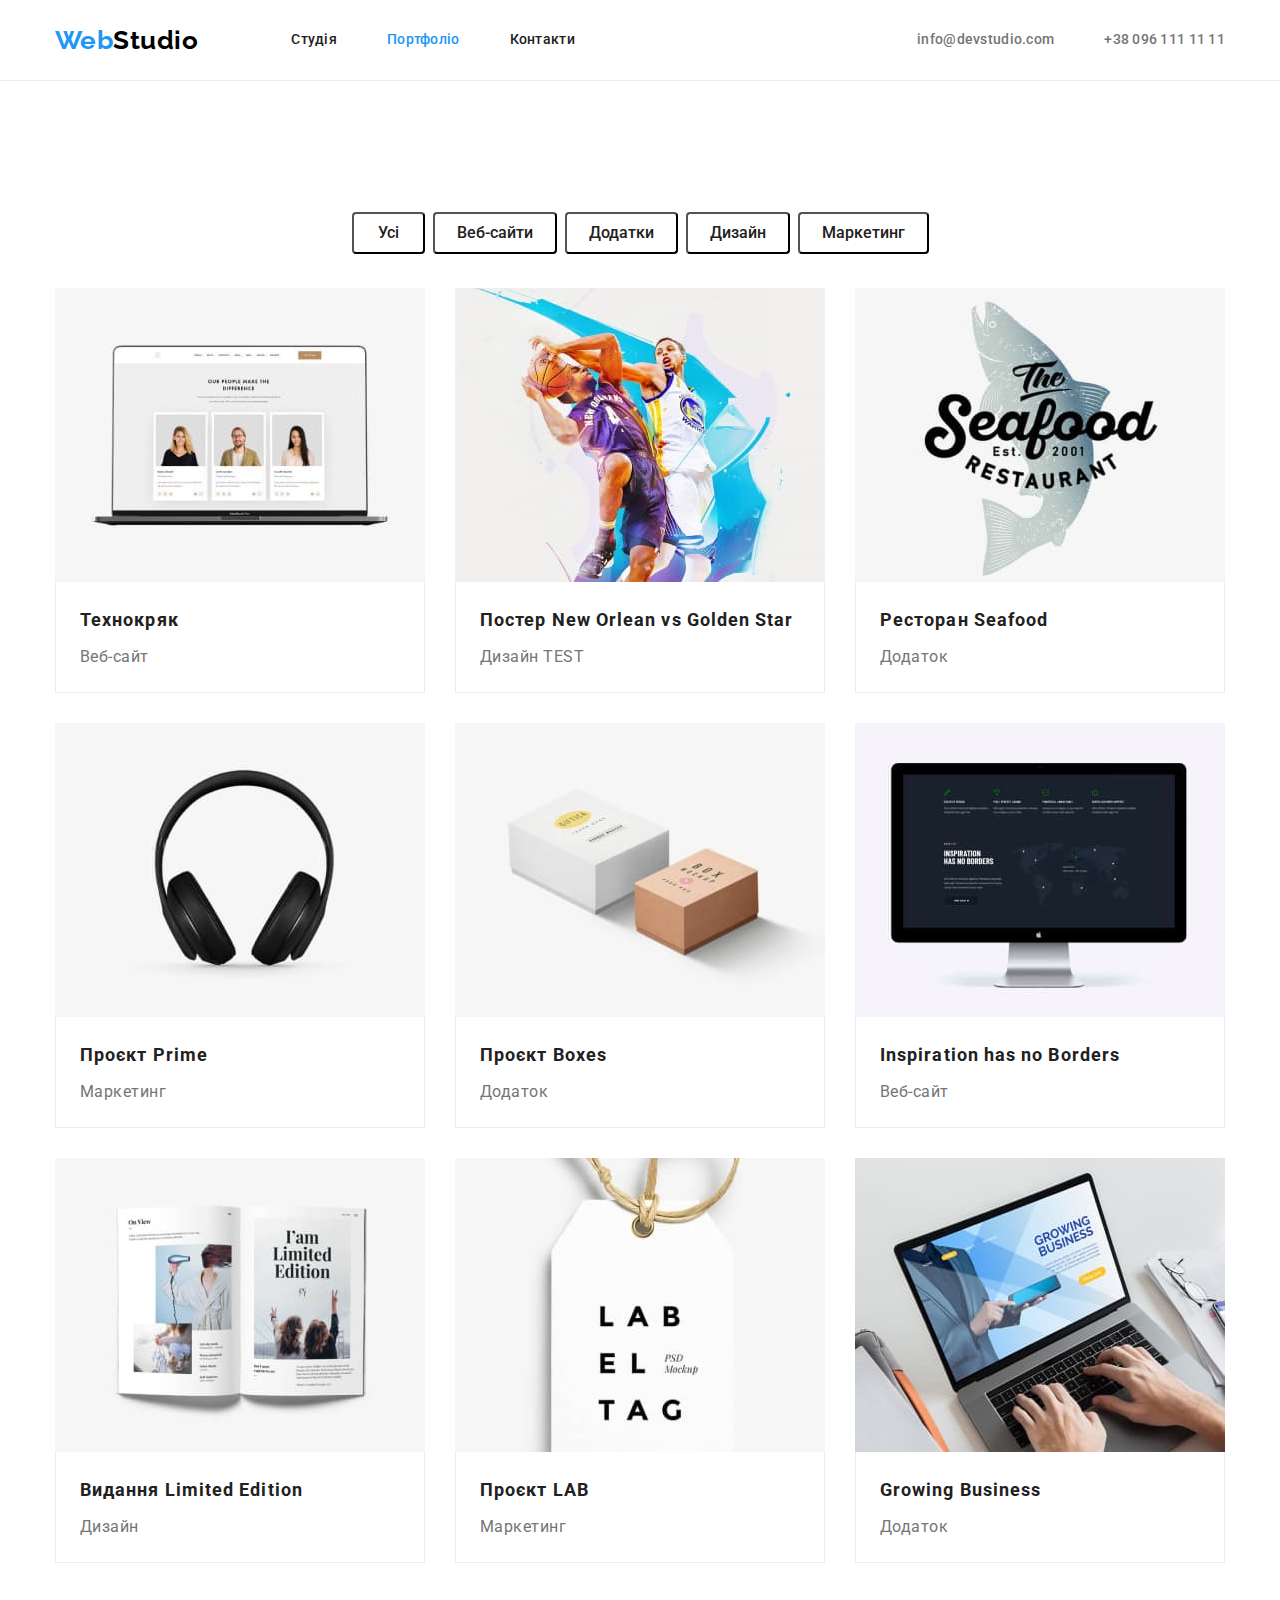
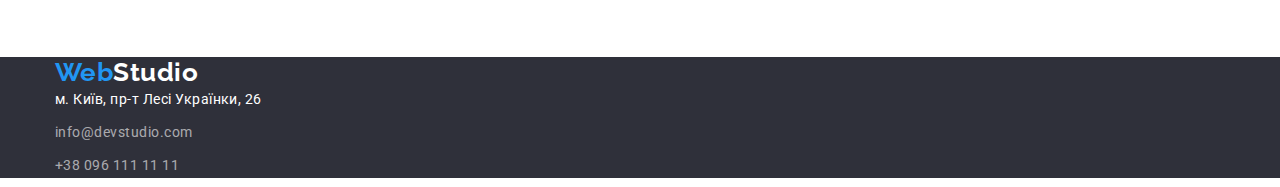
==== portfolio.html @ 2242cefc "TEST" ====
<!DOCTYPE html>
<html lang="uk">
<head>
    <meta charset="UTF-8">
    <meta http-equiv="X-UA-Compatible" content="IE=edge">
    <meta name="viewport" content="width=device-width, initial-scale=1.0">
    <title>Портфоліо</title>
    <link href="https://fonts.googleapis.com/css2?family=Raleway:wght@700&family=Roboto:wght@400;500;700;900&display=swap"
        rel="stylesheet">
    <link rel="stylesheet" href="https://cdnjs.cloudflare.com/ajax/libs/modern-normalize/1.1.0/modern-normalize.min.css">
    <link rel="stylesheet" href="./css/style.css">

</head>
<body>
    <!--Шапка сайту-->
    <header class="page-header">
        <div class="container main-site">
            <nav class="nav-site">
                <a href="#" lang="en" class="logo-header">
                    <span class="logo-web">Web</span>Studio
                </a>
                <ul class="nav-header list">
                    <li class="item"><a href="./index.html" class="link">Студія</a></li>
                    <li class="item"><a href="" class="link-current">Портфоліо</a></li>
                    <li class="item"><a href="" class="link">Контакти</a></li>
                </ul>
            </nav>

            <ul class="com-header list">
                <li class="item"><a href="mailto:info@devstudio.com" class="link">info@devstudio.com </a></li>
                <li class="item"><a href="tel:+380961111111" class="link">+38 096 111 11 11</a></li>
            </ul>
        </div>
        
    </header>
    <main>
        <section class="section">
            <div class="container">
                <h1 class="transparent">Портфоліо</h1>
                <!--Фільтр-->
                <ul class="filters list">
                    <li class="filter-item"><button type="button" class="button all">Усі</button></li>
                    <li class="filter-item"><button type="button" class="button web">Веб-сайти</button></li>
                    <li class="filter-item"><button type="button" class="button add">Додатки</button></li>
                    <li class="filter-item"><button type="button" class="button design">Дизайн</button></li>
                    <li class="filter-item"><button type="button" class="button marketing">Маркетинг</button></li>
                </ul>
                <!--Проекти-->
                <ul class="projects list">
                    <li class="project-item">
                        <a href="#" class="link">
                            <img src="./images/1tehnokrjak.jpg" alt="Технокряк" width="370">
                            <div class="project-border">
                                <h2 class="section-title">Технокряк</h2>
                                <p class="text">Веб-сайт</p> 
                            </div>
                        </a>
                    </li>
                    <li class="project-item">
                        <a href="#" class="link">
                            <img src="./images/2new_orlean_vs_golden_star.jpg" alt="Постер New Orlean vs Golden Star" width="370">
                            <div class="project-border">
                                <h2 class="section-title">Постер New Orlean vs Golden Star</h2>
                                <p class="text">Дизайн TEST</p>
                            </div>
                        </a>
                    </li>
                    <li class="project-item">
                        <a href="#" class="link">
                            <img src="./images/3restoran_seafood.jpg" alt="Ресторан Seafood" width="370">
                            <div class="project-border">
                                <h2 class="section-title">Ресторан Seafood</h2>
                                <p class="text">Додаток</p>
                            </div>
                        </a>
                    </li>
                    <li class="project-item">
                        <a href="#" class="link">
                            <img src="./images/4project_prime.jpg" alt="Проєкт Prime" width="370">
                            <div class="project-border">
                                <h2 class="section-title">Проєкт Prime</h2>
                                <p class="text">Маркетинг</p>
                            </div>
                        </a>
                    </li>
                    <li class="project-item">
                        <a href="#" class="link">
                            <img src="./images/5project_boxes.jpg" alt="Проєкт Boxes" width="370">
                            <div class="project-border">
                                <h2 class="section-title">Проєкт Boxes</h2>
                                <p class="text">Додаток</p>
                            </div>
                        </a>
                    </li>
                    <li class="project-item">
                        <a href="#" class="link">
                            <img src="./images/6inspiration_has_no_borders.jpg" alt="Inspiration has no Borders" width="370">
                            <div class="project-border">
                                <h2 class="section-title">Inspiration has no Borders</h2>
                                <p class="text">Веб-сайт</p>
                            </div>
                        </a>
                    </li>
                    <li class="project-item">
                        <a href="#" class="link">
                            <img src="./images/7vydannja_limited_edition.jpg" alt="Видання Limited Edition" width="370">
                            <div class="project-border">
                                <h2 class="section-title">Видання Limited Edition</h2>
                                <p class="text">Дизайн</p>
                            </div>
                        </a>
                    </li>
                    <li class="project-item">
                        <a href="#" class="link">
                            <img src="./images/8project_lab.jpg" alt="Проєкт LAB" width="370">
                            <div class="project-border">
                                <h2 class="section-title">Проєкт LAB</h2>
                                <p class="text">Маркетинг</p>
                            </div>
                        </a>
                    </li>
                    <li class="project-item">
                        <a href="#" class="link">
                            <img src="./images/9growing_business.jpg" alt="Growing Business" width="370">
                            <div class="project-border">
                                <h2 class="section-title">Growing Business</h2>
                                <p class="text">Додаток</p>
                            </div>
                         </a>
                    </li>
                </ul>
            </div>
            
        </section>
    </main>
    <!--Футер-->
    <footer class="bcg-footer">
        <div class="container">
            <a href="#" lang="en" class="logo-footer">
                <span class="logo-web">Web</span>Studio
            </a>
            <address>
                <ul class="list">
                    <li class="addr-footer">
                        <p class="text">м. Київ, пр-т Лесі Українки, 26</p>
                    </li>
                    <li class="com-footer">
                        <a href="mailto:info@devstudio.com" class="link">info@devstudio.com </a>
                    </li>
                    <li class="com-footer">
                        <a href="tel:+380961111111" class="link">+38 096 111 11 11 </a>
                    </li>
                </ul>
            </address>
        </div>
    </footer>

</body>

</html>
---- css/style.css ----
:root {
    --primery-text-color: #757575;
    --title-text-color: #212121;
    --accent-color: #2196F3;
    --button-white-bcg: #F5F4FA;
    --button-text-color: #FFFFFF;
    --hero-footer-bcg: #2F303A;
    --logo-heder-color: #000;
    --com-footer-color: rgba(255, 255, 255, 0.6);
    --border-color: #ECECEC;
}

body {
    background-color:var(--button-text-color);
    color: var(--primery-text-color);
    font-family:Roboto, sans-serif; 
    letter-spacing: 0.03em;
}
.list {
    padding: 0;
    margin: 0;

    list-style: none;
}
h1,
h2,
h3,
h4,
h5,
h6,
p,
ul {
    margin-top: 0;
    margin-bottom: 0;
    padding: 0;
}
/*-----------------Header----------------------- */
.page-header {
    border-bottom: 1px solid var(--border-color);
}
.container {
    margin-left: auto;
    margin-right: auto;
    /* padding-bottom: 94px; */
    padding-left: 15px;
    padding-right: 15px;

    width: 1200px;
}
/*----- Logo -----*/
.logo-header {
    color: var(--logo-heder-color);
    font-family: Raleway, sans-serif;
    font-weight: 700;
    font-size: 26px;
    line-height: 1.19;
    text-decoration:none;
}
.logo-web {
    color: var(--accent-color);
}


/*----- Nav header -----*/
.main-site,
.nav-site,
.nav-header,
.com-header {
    display: flex;
    align-items: center;
    /* justify-content: space-around; */
}

.nav-header .item:not(:last-child) {
    margin-right: 50px;
}
/* .nav-header .item + .item {
    margin-left: 50px;
} */
.nav-header {
    padding-left: 93px;

    font-weight: 500;
    font-size: 14px;
    line-height: 1.14;
    letter-spacing: 0.02em;
    text-decoration: none;
}
.nav-header .link:hover,
.nav-header .link:focus {
    color: var(--accent-color);
}

/*----- Com heder -----*/
/* .com-header .item:not(:last-child) {
    margin-right: 50px;
} */
.com-header .item+.item {
    margin-left: 50px;
}
.com-header {
    margin-left: auto;

    font-weight: 500;
    font-size: 14px;
    line-height: 1.14;
    letter-spacing: 0.02em;
    text-decoration:none;
}
.com-header .link:hover,
.com-header .link:focus {
    color: var(--accent-color);
}

.link {
    display: block;
    padding-top: 32px;
    padding-bottom: 32px;

    color: var(--title-text-color);
    text-decoration:none;
    
}
.link-current {
    display: block;
    padding-top: 32px;
    padding-bottom: 32px;

    color: var(--accent-color);
    text-decoration:none;
    ;
}
.com-header .link {
    color: var(--primery-text-color);
} 


/*------------------- Hero h1----------------------*/
.hero {
    padding-top: 200px;
    padding-right: 452px;
    padding-bottom: 280px;
    padding-left: 452px;

    background-color:var(--hero-footer-bcg);
    align-items: center;
    text-align: center;
}
.hero-title {
    margin-bottom: 30px;

    color:var(--button-text-color) ;
    font-weight: 900;
    font-size: 44px;
    line-height: 1.36;
    letter-spacing: 0.06em;
    text-transform: uppercase;
    /* outline: 2px solid tomato; */
}
.hero .button-hero {
    padding: 0;
    margin: 0;

    background-color: var(--accent-color);
    color:var(--button-text-color) ;
    font-family: Roboto, sans-serif;
    font-weight: 500;
    font-weight: 700;
    font-size: 16px;
    line-height: 1.9;
    letter-spacing: 0.06em;
    cursor: pointer;
}

/*------------------ Section h2 --------------*/
h2 {
    margin-bottom: 50px;
}
.container .transparent {
    color: transparent;
    margin: 0;
    padding: 0;
    
}
.section {
    padding-top: 94px;
    padding-bottom: 94px;
}
.section-features {
    padding-top: 94px;
}


/*----- Features h3, p -----*/
.features {
    display: flex;

}
.feature-item:not(:last-child) {
    margin-right: 30px;
}
.features .title {
    margin-bottom: 10px;
 
    color: var(--title-text-color);
    font-weight: 700;
    font-size: 14px;
    line-height: 1,14;
    text-transform: uppercase;
}
.features .text {
    color: var(--primery-text-color);
    font-size: 14px;
    line-height: 1.71;
}

.link .text {
    color: var(--primery-text-color);
    font-size: 14px;
    font-size: 16px;
    line-height: 1.88;
}

/*----- Work -----*/
.work {
    display: flex;
}
.work-item:not(:last-child) {
    margin-right: 30px;
}

/*----- Team h3, p -----*/
.staff {
    display: flex;
}
.staff-item:not(:last-child) {
    margin-right: 30px;
}

.staff .title {
    /* margin-top: 30px; */
    margin-bottom: 10px;

    color: var(--title-text-color);
    font-weight: 500;
    font-size: 16px;
    line-height: 1.19;
    text-align: center;
}
.staff .text {
    margin-bottom: 30px;

    font-weight: 400;
    font-size: 16px;
    line-height: 1.19;
    text-align: center;
}
.staff-border {
    padding-top:30px;
    border-right: 1px solid var(--border-color);
    border-bottom: 1px solid var(--border-color);
    border-left: 1px solid var(--border-color);
}

/*-------------------- Portfolio -------------*/
/*----- Filters -----*/
.filters {
    display: flex;
    justify-content: center;
}
.filter-item:not(:last-child) {
    margin-right: 8px;
}
.button {
    margin-bottom: 34px;
    /* display: inline-block; */
    padding:6px 22px;
        min-width: 73px; 
    border-radius: 4px;
    /* text-align: center;  */

    background-color: var(--button-primery-bcg);
    color: var(--title-text-color);
    font-family: Roboto, sans-serif;
    font-weight: 500;
    font-size: 16px;
    line-height: 1.62;
    cursor: pointer;
    
}
.button:hover,
.button:focus {
    background-color: var(--accent-color);
    color: var(--button-text-color);
}

/*----- Projects -----*/
.projects {
    display: flex;
    flex-wrap: wrap;
    gap: 30px;
}
.project-item {
flex-basis: calc((100% - 60px) /3);
    /* width:calc((100%-60px)/3); */
}
/* .project-item:not(:nth-child(3n)) {
    margin-right: 30px;
} */
/* .project-item:not(:nth-last-child(-n+3)) {
    margin-bottom: 30px;
} */
.projects .link {
    padding-top: 0;
    padding-bottom: 0;
}
.section-title {
    color: var(--title-text-color);
    font-weight: 700;
    font-size: 36px;
    line-height: 1.17;
    text-align: center;
}
.link .section-title {
    margin-bottom: 4px;

    color: var(--title-text-color);
    font-weight: 700;
    font-size: 18px;
    line-height: 2;
    letter-spacing: 0.06em;
    text-align: left;
}
.project-border {
    padding: 20px 24px;
    

    border-right: 1px solid var(--border-color);
    border-bottom: 1px solid var(--border-color);
    border-left: 1px solid var(--border-color);
}
img {
    display: block;
    max-width: 100%;
    height: auto;
}





/*-------------------- Footer -------------------*/
.bcg-footer {
    background-color: var(--hero-footer-bcg);
}
.logo-footer {
    margin-bottom: 20px;

    color:var(--button-text-color);
    font-family: Raleway, sans-serif;
    font-weight: 700;
    font-size: 26px;
    line-height: 1.19;
    text-decoration:none;
}
.addr-footer .text{
    margin-bottom: 9px;

    color:var(--button-text-color);
    font-style: normal;
    font-size: 14px;
    line-height: 1.71;
}
.com-footer .link {
    margin-bottom: 9px;
    padding-top: 0;
    padding-bottom: 0;


    color: var(--com-footer-color);
    font-style: normal;
    font-size: 14px;
    line-height: 1.71;
}
.com-footer .link:hover,
.com-footer .link:focus {
    color: var(--accent-color);
}
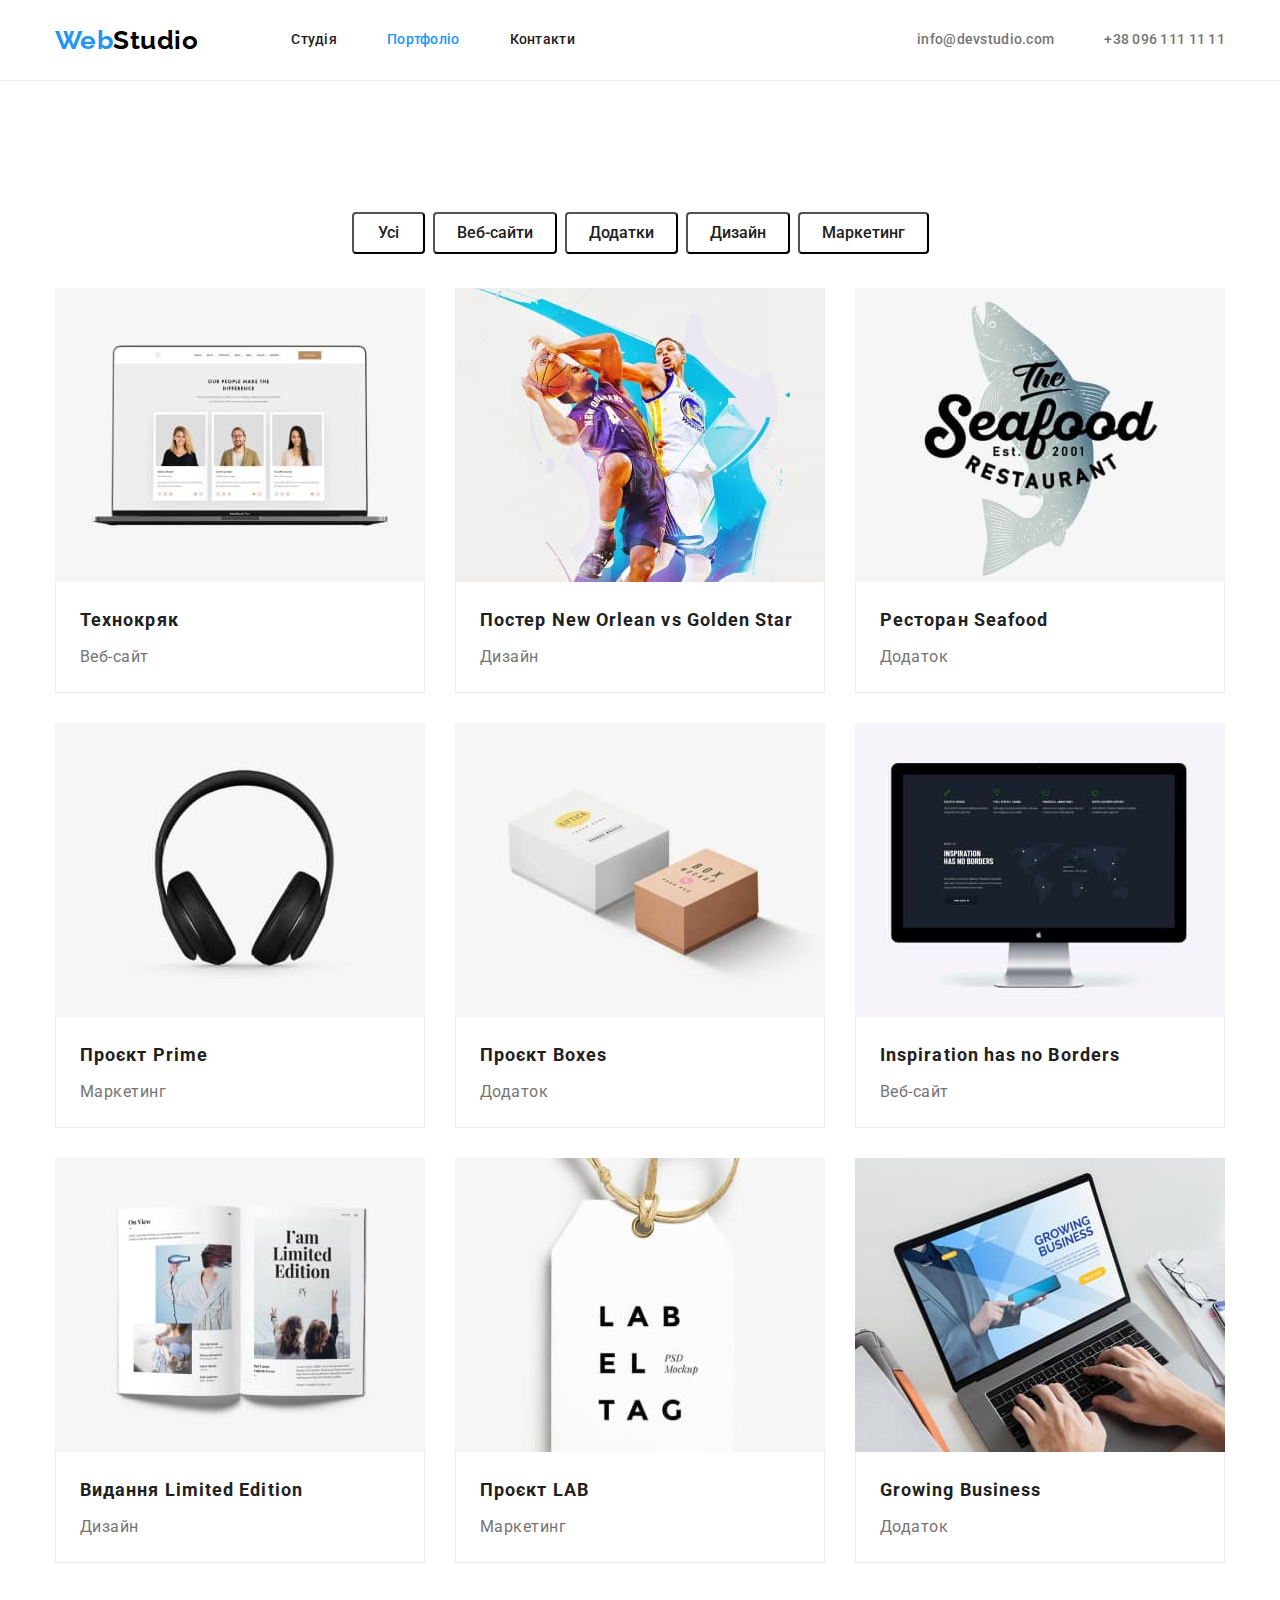
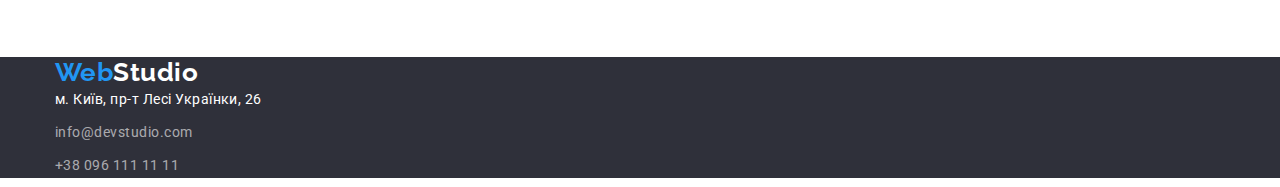
==== commit 2d5dc8f9: "убирает TEST" ====
--- a/portfolio.html
+++ b/portfolio.html
@@ -61,7 +61,7 @@
                             <img src="./images/2new_orlean_vs_golden_star.jpg" alt="Постер New Orlean vs Golden Star" width="370">
                             <div class="project-border">
                                 <h2 class="section-title">Постер New Orlean vs Golden Star</h2>
-                                <p class="text">Дизайн TEST</p>
+                                <p class="text">Дизайн</p>
                             </div>
                         </a>
                     </li>
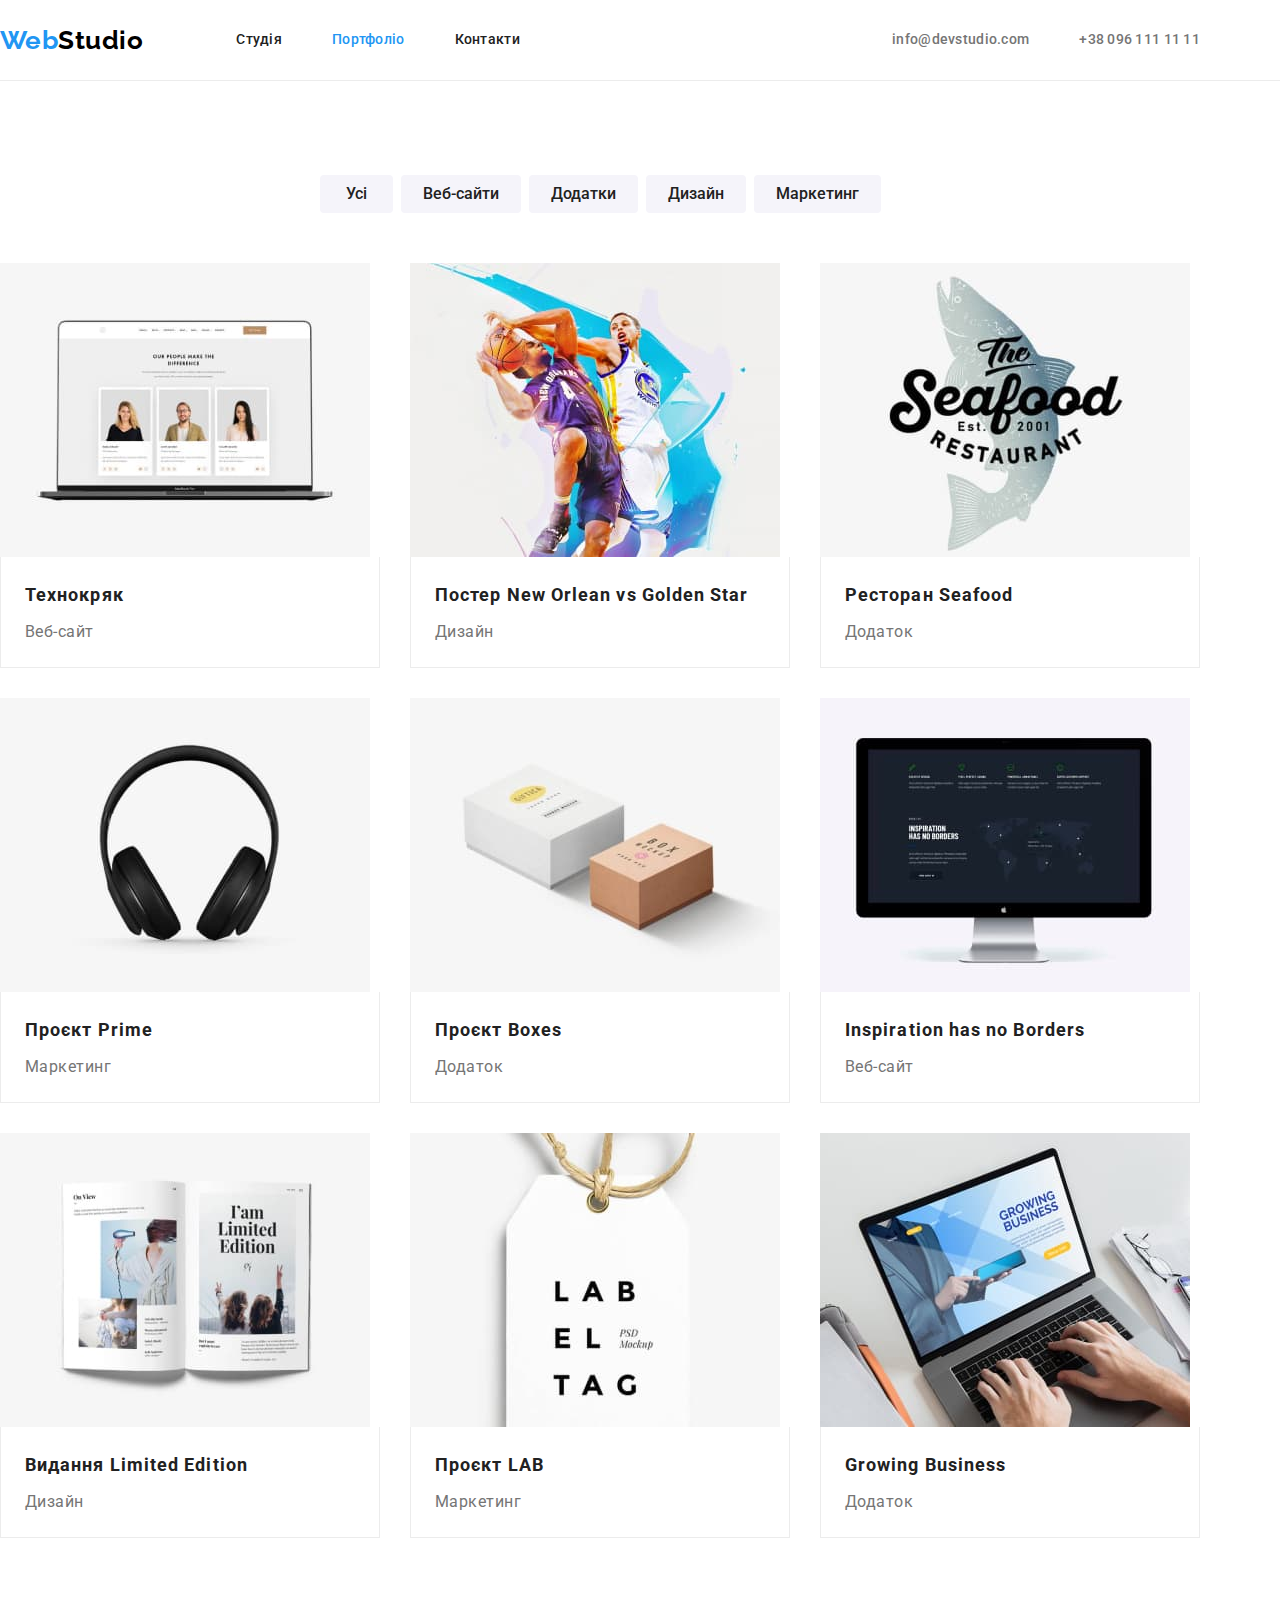
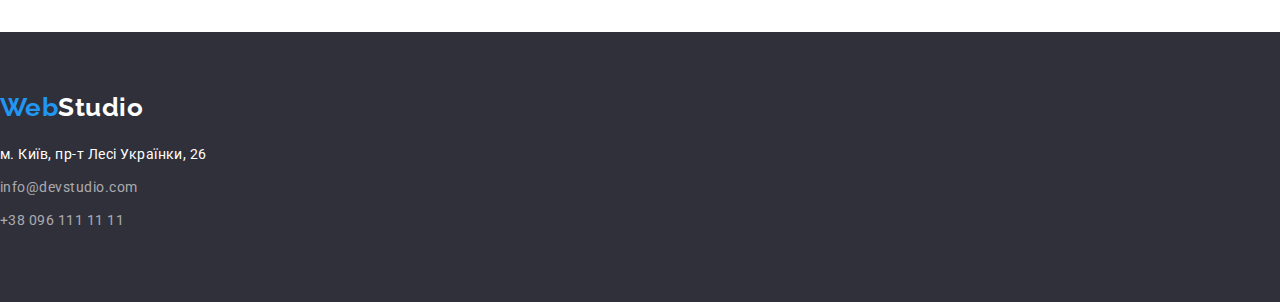
==== commit ba939eb9: "устраняет замечания ментора" ====
--- a/portfolio.html
+++ b/portfolio.html
@@ -36,7 +36,7 @@
     <main>
         <section class="section">
             <div class="container">
-                <h1 class="transparent">Портфоліо</h1>
+                <h1 class="visually-hidden">Портфоліо</h1>
                 <!--Фільтр-->
                 <ul class="filters list">
                     <li class="filter-item"><button type="button" class="button all">Усі</button></li>
--- a/css/style.css
+++ b/css/style.css
@@ -78,7 +78,7 @@
     margin-left: 50px;
 } */
 .nav-header {
-    padding-left: 93px;
+    margin-left: 93px;
 
     font-weight: 500;
     font-size: 14px;
@@ -138,10 +138,8 @@
 /*------------------- Hero h1----------------------*/
 .hero {
     padding-top: 200px;
-    padding-right: 452px;
-    padding-bottom: 280px;
-    padding-left: 452px;
-
+    padding-bottom: 200px;
+    
     background-color:var(--hero-footer-bcg);
     align-items: center;
     text-align: center;
@@ -158,8 +156,9 @@
     /* outline: 2px solid tomato; */
 }
 .hero .button-hero {
-    padding: 0;
+    padding: 10px 32px;
     margin: 0;
+    border-radius: 4px;
 
     background-color: var(--accent-color);
     color:var(--button-text-color) ;
@@ -176,11 +175,21 @@
 h2 {
     margin-bottom: 50px;
 }
-.container .transparent {
-    color: transparent;
+.container {
     margin: 0;
     padding: 0;
-    
+}
+.visually-hidden {
+    position: absolute;
+    white-space: nowrap;
+    width: 1px;
+    height: 1px;
+    overflow: hidden;
+    border: 0;
+    padding: 0;
+    clip: rect(0 0 0 0);
+    clip-path: inset(50%);
+    margin: -1px;
 }
 .section {
     padding-top: 94px;
@@ -230,6 +239,10 @@
 }
 
 /*----- Team h3, p -----*/
+.section-staff {
+    background-color: var(--button-white-bcg);
+}
+
 .staff {
     display: flex;
 }
@@ -248,7 +261,7 @@
     text-align: center;
 }
 .staff .text {
-    margin-bottom: 30px;
+    /* margin-bottom: 30px; */
 
     font-weight: 400;
     font-size: 16px;
@@ -257,9 +270,10 @@
 }
 .staff-border {
     padding-top:30px;
-    border-right: 1px solid var(--border-color);
+    padding-bottom: 30px;
+    /* border-right: 1px solid var(--border-color);
     border-bottom: 1px solid var(--border-color);
-    border-left: 1px solid var(--border-color);
+    border-left: 1px solid var(--border-color); */
 }
 
 /*-------------------- Portfolio -------------*/
@@ -267,19 +281,21 @@
 .filters {
     display: flex;
     justify-content: center;
+    margin-bottom: 50px;
 }
 .filter-item:not(:last-child) {
     margin-right: 8px;
 }
 .button {
-    margin-bottom: 34px;
+    border: 0;
+    /* margin-bottom: 34px; */
     /* display: inline-block; */
     padding:6px 22px;
-        min-width: 73px; 
+    min-width: 73px; 
     border-radius: 4px;
     /* text-align: center;  */
 
-    background-color: var(--button-primery-bcg);
+    background-color: var(--button-white-bcg);
     color: var(--title-text-color);
     font-family: Roboto, sans-serif;
     font-weight: 500;
@@ -351,9 +367,13 @@
 
 /*-------------------- Footer -------------------*/
 .bcg-footer {
+    padding-top: 60px;
+    padding-bottom: 60px;
+
     background-color: var(--hero-footer-bcg);
 }
 .logo-footer {
+    display: inline-block;
     margin-bottom: 20px;
 
     color:var(--button-text-color);
@@ -371,11 +391,14 @@
     font-size: 14px;
     line-height: 1.71;
 }
+.com-footer {
+    margin-bottom: 9px;
+}
+
 .com-footer .link {
-    margin-bottom: 9px;
+    /* margin-bottom: 9px; */
     padding-top: 0;
     padding-bottom: 0;
-
 
     color: var(--com-footer-color);
     font-style: normal;
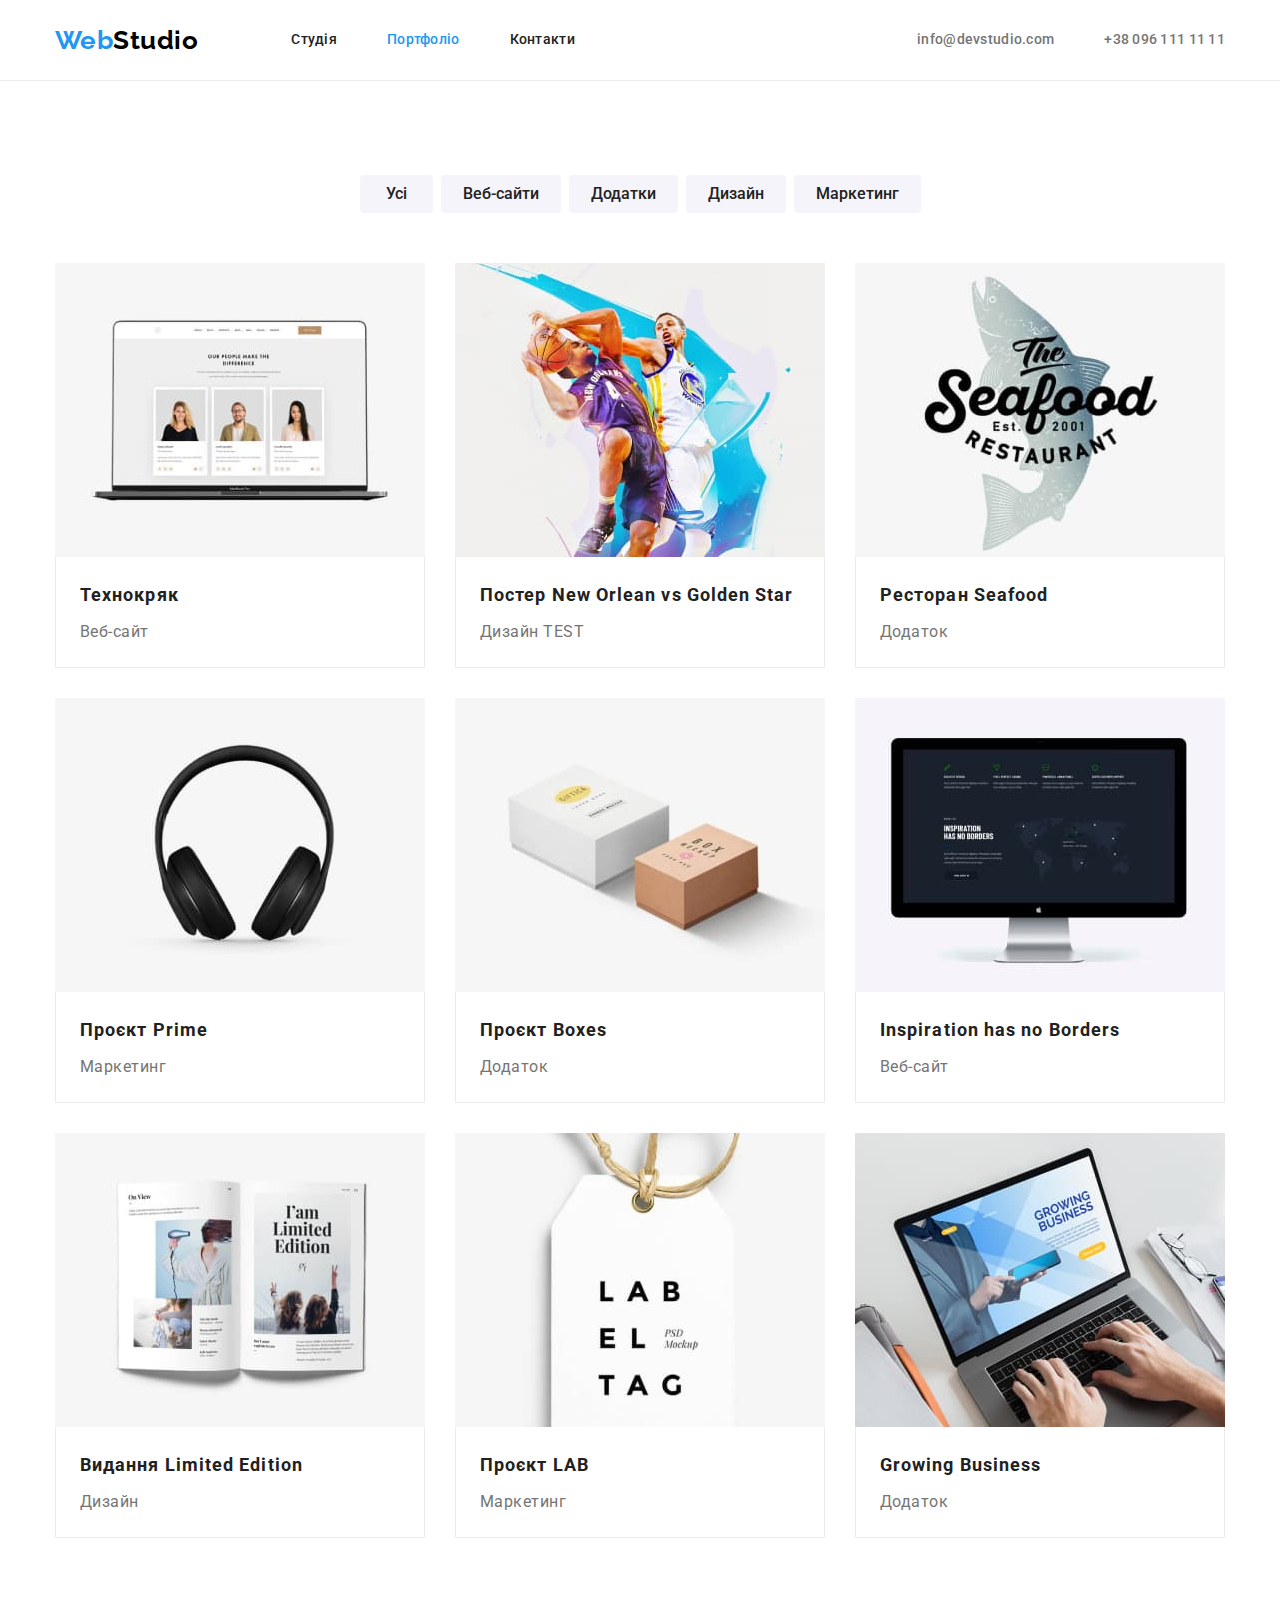
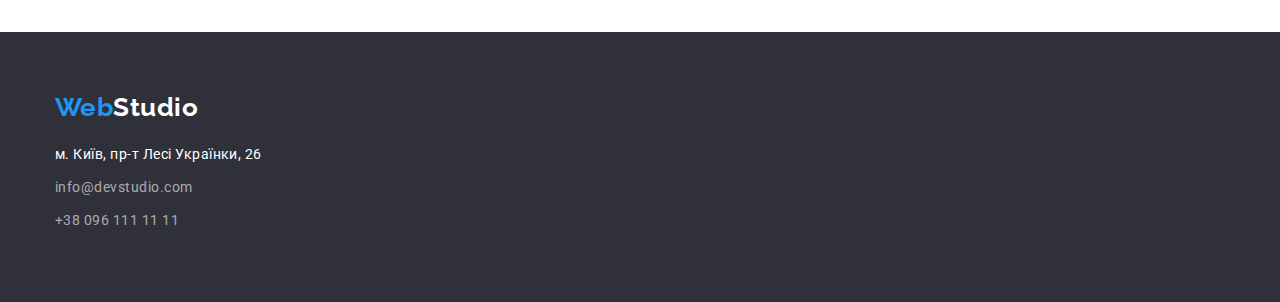
==== commit e63c6bcc: "добавляет TEST" ====
--- a/portfolio.html
+++ b/portfolio.html
@@ -61,7 +61,7 @@
                             <img src="./images/2new_orlean_vs_golden_star.jpg" alt="Постер New Orlean vs Golden Star" width="370">
                             <div class="project-border">
                                 <h2 class="section-title">Постер New Orlean vs Golden Star</h2>
-                                <p class="text">Дизайн</p>
+                                <p class="text">Дизайн TEST</p>
                             </div>
                         </a>
                     </li>
--- a/css/style.css
+++ b/css/style.css
@@ -175,10 +175,6 @@
 h2 {
     margin-bottom: 50px;
 }
-.container {
-    margin: 0;
-    padding: 0;
-}
 .visually-hidden {
     position: absolute;
     white-space: nowrap;
@@ -314,18 +310,18 @@
 .projects {
     display: flex;
     flex-wrap: wrap;
-    gap: 30px;
+    /* gap: 30px; */
 }
 .project-item {
-flex-basis: calc((100% - 60px) /3);
-    /* width:calc((100%-60px)/3); */
-}
-/* .project-item:not(:nth-child(3n)) {
+/* flex-basis: calc((100% - 60px) /3); */
+     width:calc((100%-60px)/3); 
+}
+.project-item:not(:nth-child(3n)) {
     margin-right: 30px;
-} */
-/* .project-item:not(:nth-last-child(-n+3)) {
+} 
+.project-item:not(:nth-last-child(-n+3)) {
     margin-bottom: 30px;
-} */
+} 
 .projects .link {
     padding-top: 0;
     padding-bottom: 0;
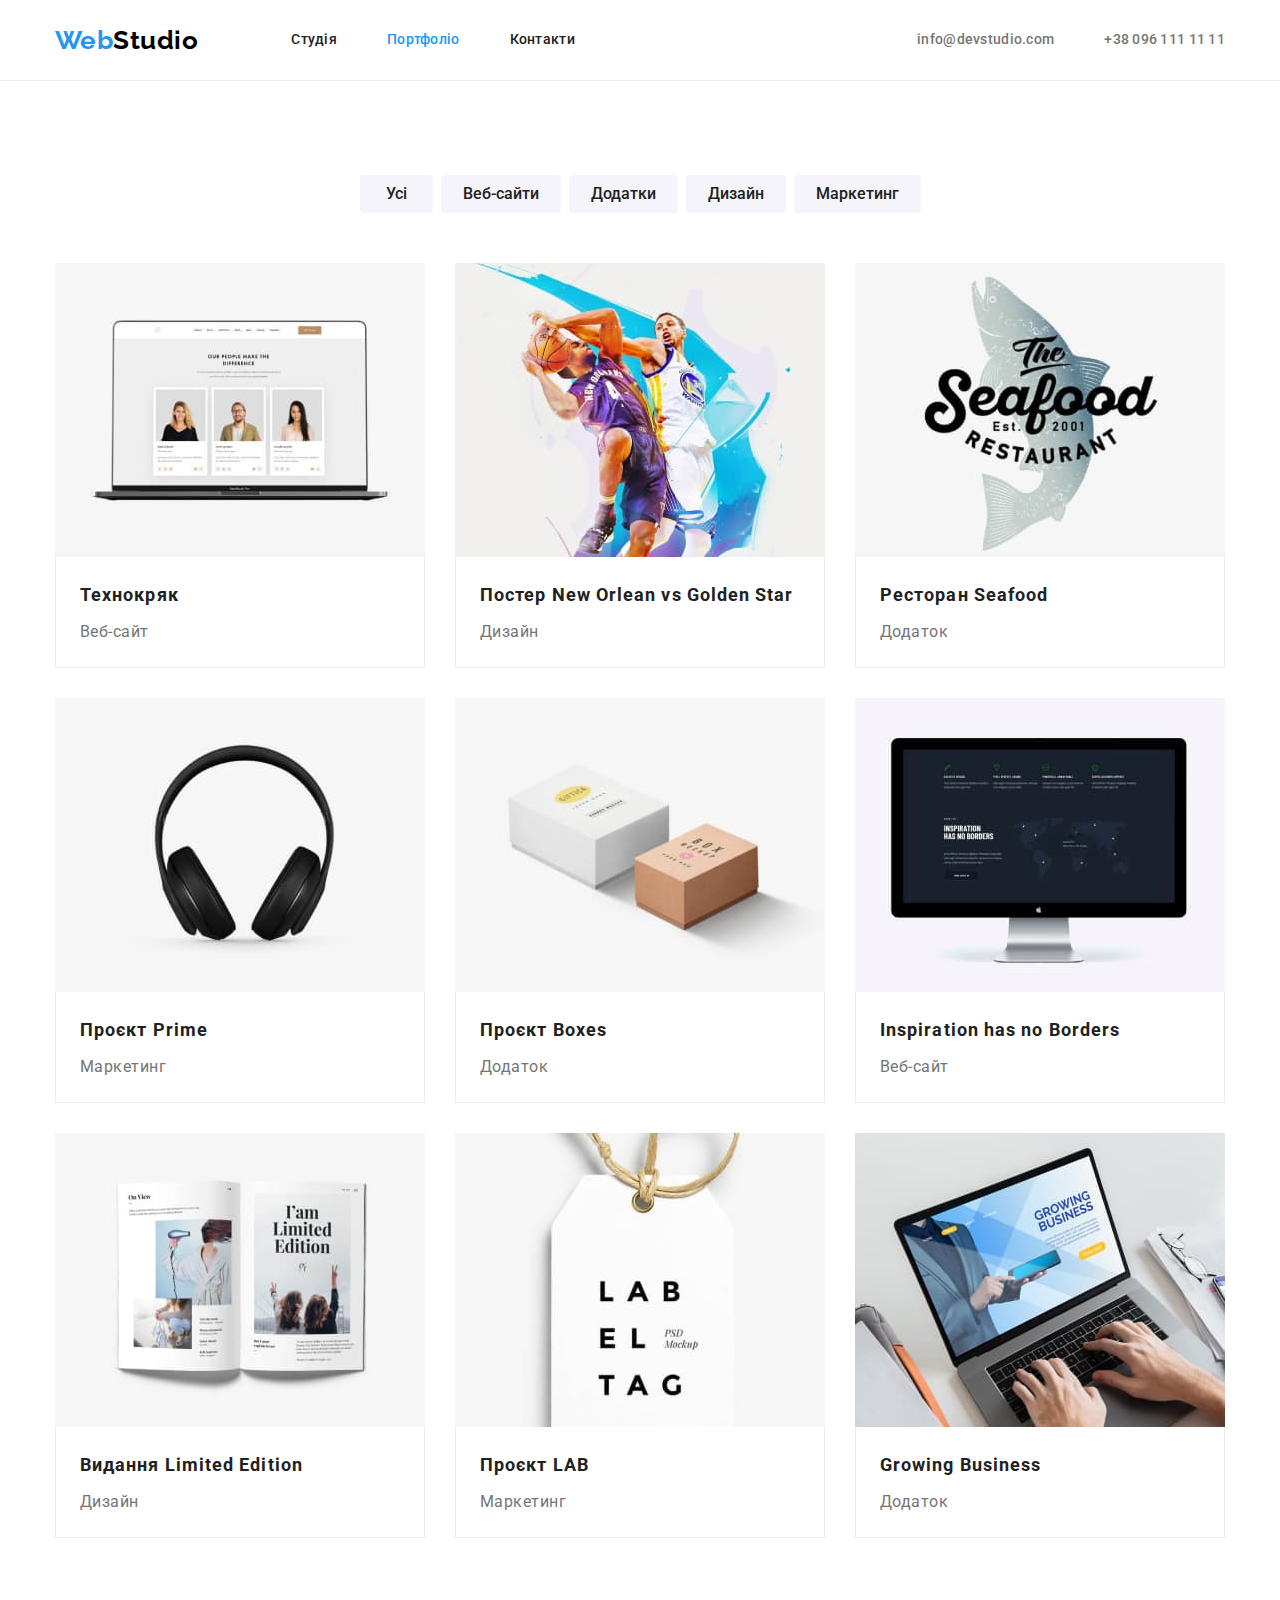
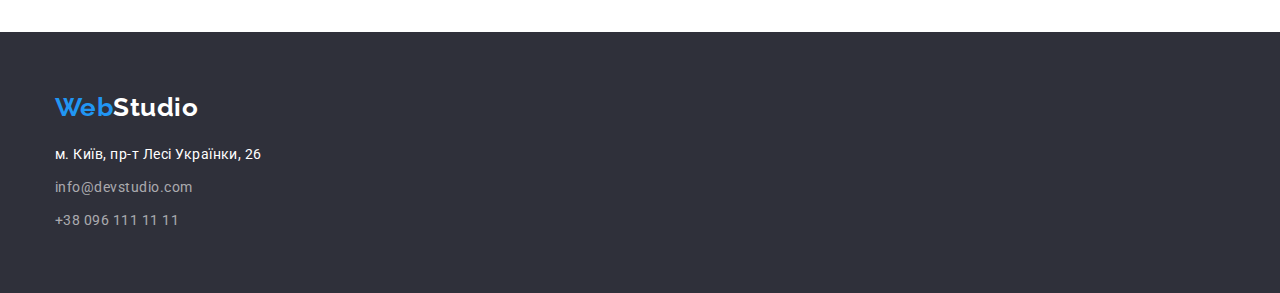
==== commit 8a120a6e: "устраняет замечания ментора" ====
--- a/portfolio.html
+++ b/portfolio.html
@@ -61,7 +61,7 @@
                             <img src="./images/2new_orlean_vs_golden_star.jpg" alt="Постер New Orlean vs Golden Star" width="370">
                             <div class="project-border">
                                 <h2 class="section-title">Постер New Orlean vs Golden Star</h2>
-                                <p class="text">Дизайн TEST</p>
+                                <p class="text">Дизайн</p>
                             </div>
                         </a>
                     </li>
--- a/css/style.css
+++ b/css/style.css
@@ -242,6 +242,9 @@
 .staff {
     display: flex;
 }
+.staff-item {
+    background-color: var(--button-text-color);
+}
 .staff-item:not(:last-child) {
     margin-right: 30px;
 }
@@ -313,7 +316,7 @@
     /* gap: 30px; */
 }
 .project-item {
-/* flex-basis: calc((100% - 60px) /3); */
+/* flex-basis: calc((100%-60px) /3); */
      width:calc((100%-60px)/3); 
 }
 .project-item:not(:nth-child(3n)) {
@@ -387,7 +390,7 @@
     font-size: 14px;
     line-height: 1.71;
 }
-.com-footer {
+.com-footer:not(:last-child) {
     margin-bottom: 9px;
 }
 
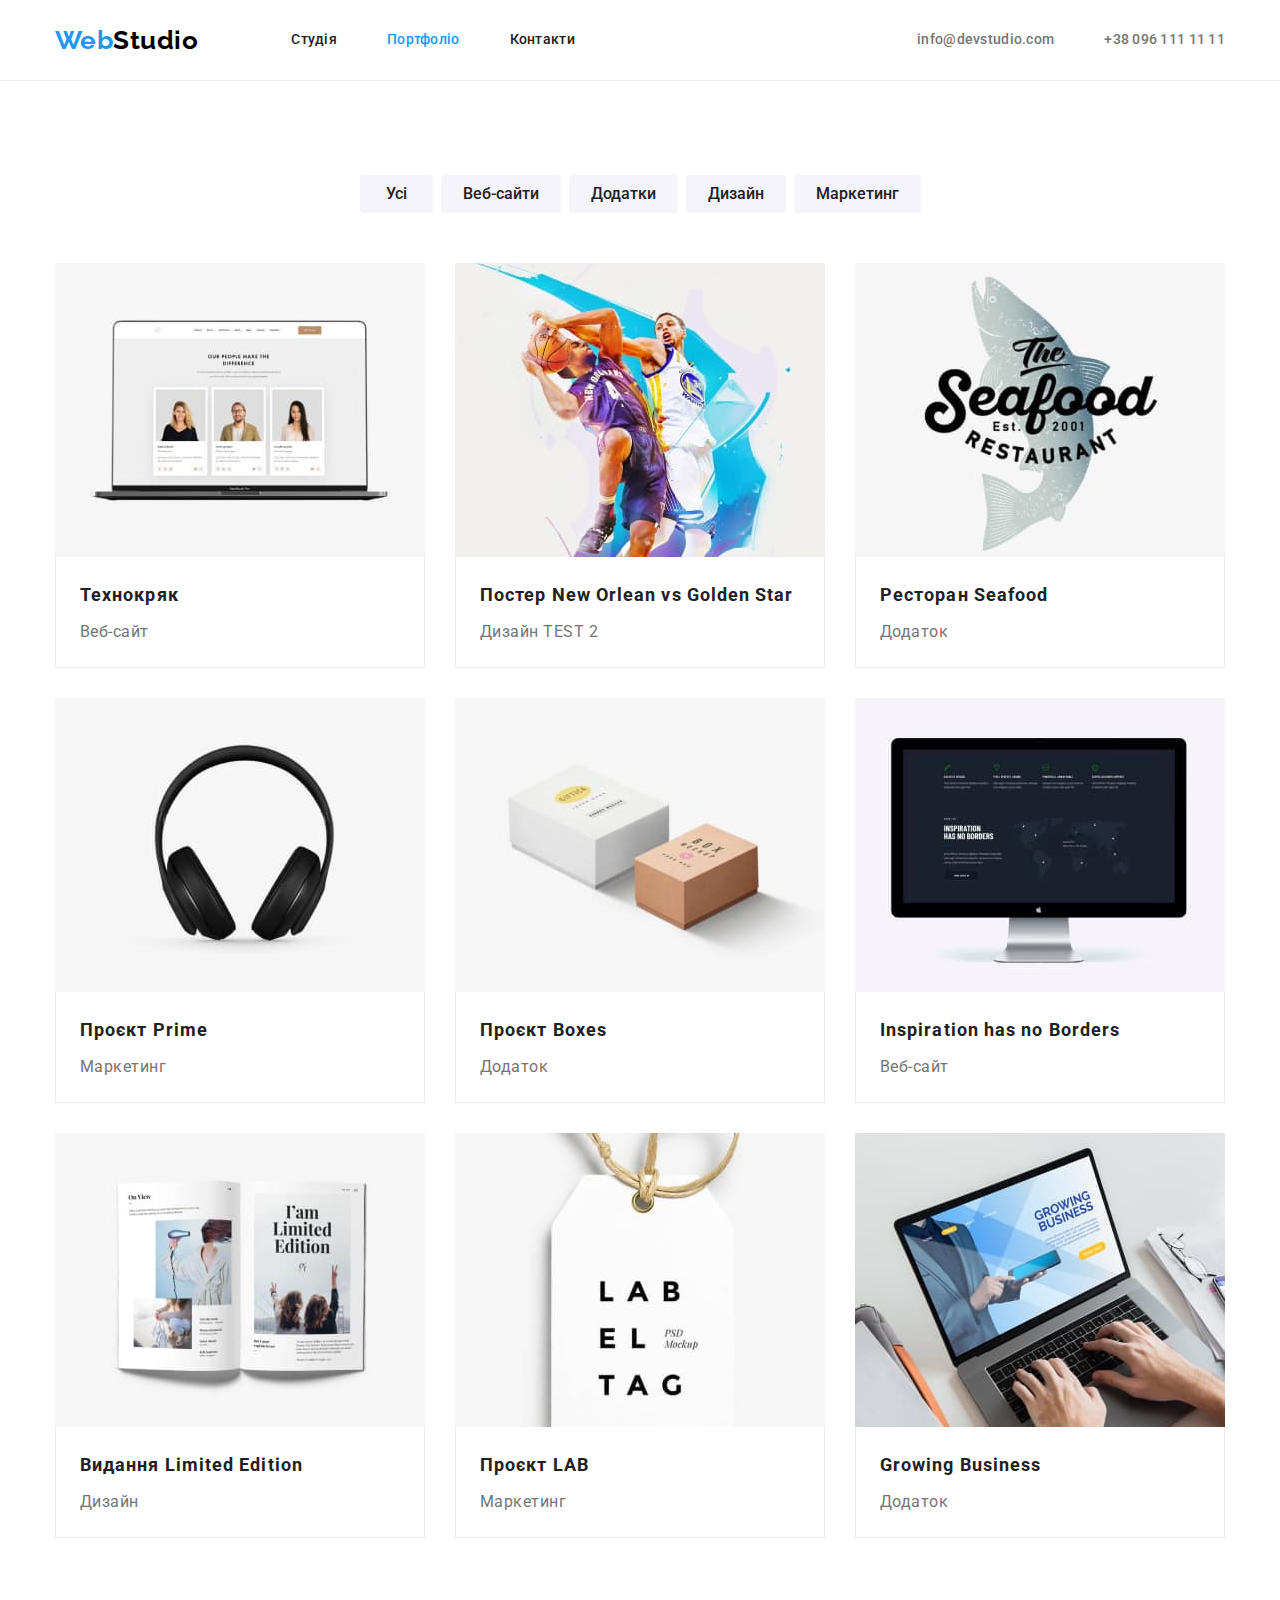
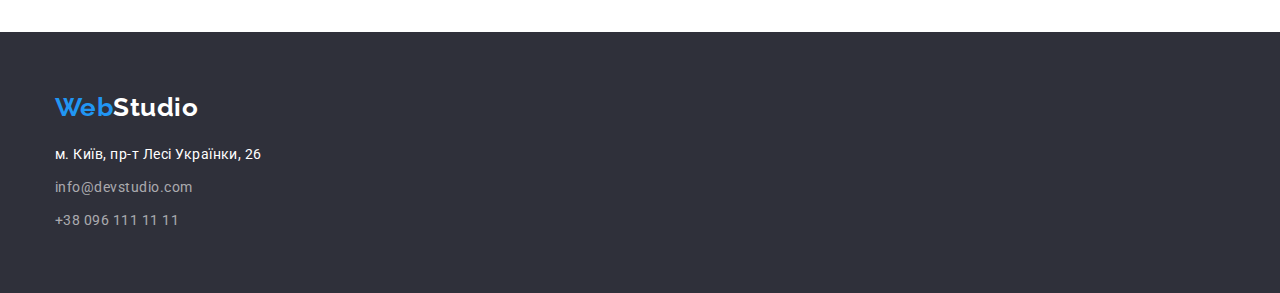
==== commit 7cac1d9a: "добавляет gap и flex-basis" ====
--- a/portfolio.html
+++ b/portfolio.html
@@ -61,7 +61,7 @@
                             <img src="./images/2new_orlean_vs_golden_star.jpg" alt="Постер New Orlean vs Golden Star" width="370">
                             <div class="project-border">
                                 <h2 class="section-title">Постер New Orlean vs Golden Star</h2>
-                                <p class="text">Дизайн</p>
+                                <p class="text">Дизайн TEST 2</p>
                             </div>
                         </a>
                     </li>
--- a/css/style.css
+++ b/css/style.css
@@ -199,11 +199,15 @@
 /*----- Features h3, p -----*/
 .features {
     display: flex;
-
-}
-.feature-item:not(:last-child) {
+    gap: 30px;
+}
+.feature-item {
+    flex-basis: calc((100%-90px)/4);
+}
+
+/* .feature-item:not(:last-child) {
     margin-right: 30px;
-}
+} */
 .features .title {
     margin-bottom: 10px;
  
@@ -241,14 +245,13 @@
 
 .staff {
     display: flex;
+    gap: 30px;
 }
 .staff-item {
+    flex-basis: calc(100%-90px)/4;
+
     background-color: var(--button-text-color);
 }
-.staff-item:not(:last-child) {
-    margin-right: 30px;
-}
-
 .staff .title {
     /* margin-top: 30px; */
     margin-bottom: 10px;
@@ -313,18 +316,18 @@
 .projects {
     display: flex;
     flex-wrap: wrap;
-    /* gap: 30px; */
+    gap: 30px;
 }
 .project-item {
-/* flex-basis: calc((100%-60px) /3); */
-     width:calc((100%-60px)/3); 
-}
-.project-item:not(:nth-child(3n)) {
+     flex-basis: calc((100%-60px)/3);
+     /* width:calc((100%-60px)/3);  */
+}
+/* .project-item:not(:nth-child(3n)) {
     margin-right: 30px;
-} 
-.project-item:not(:nth-last-child(-n+3)) {
+}  */
+/* .project-item:not(:nth-last-child(-n+3)) {
     margin-bottom: 30px;
-} 
+}  */
 .projects .link {
     padding-top: 0;
     padding-bottom: 0;
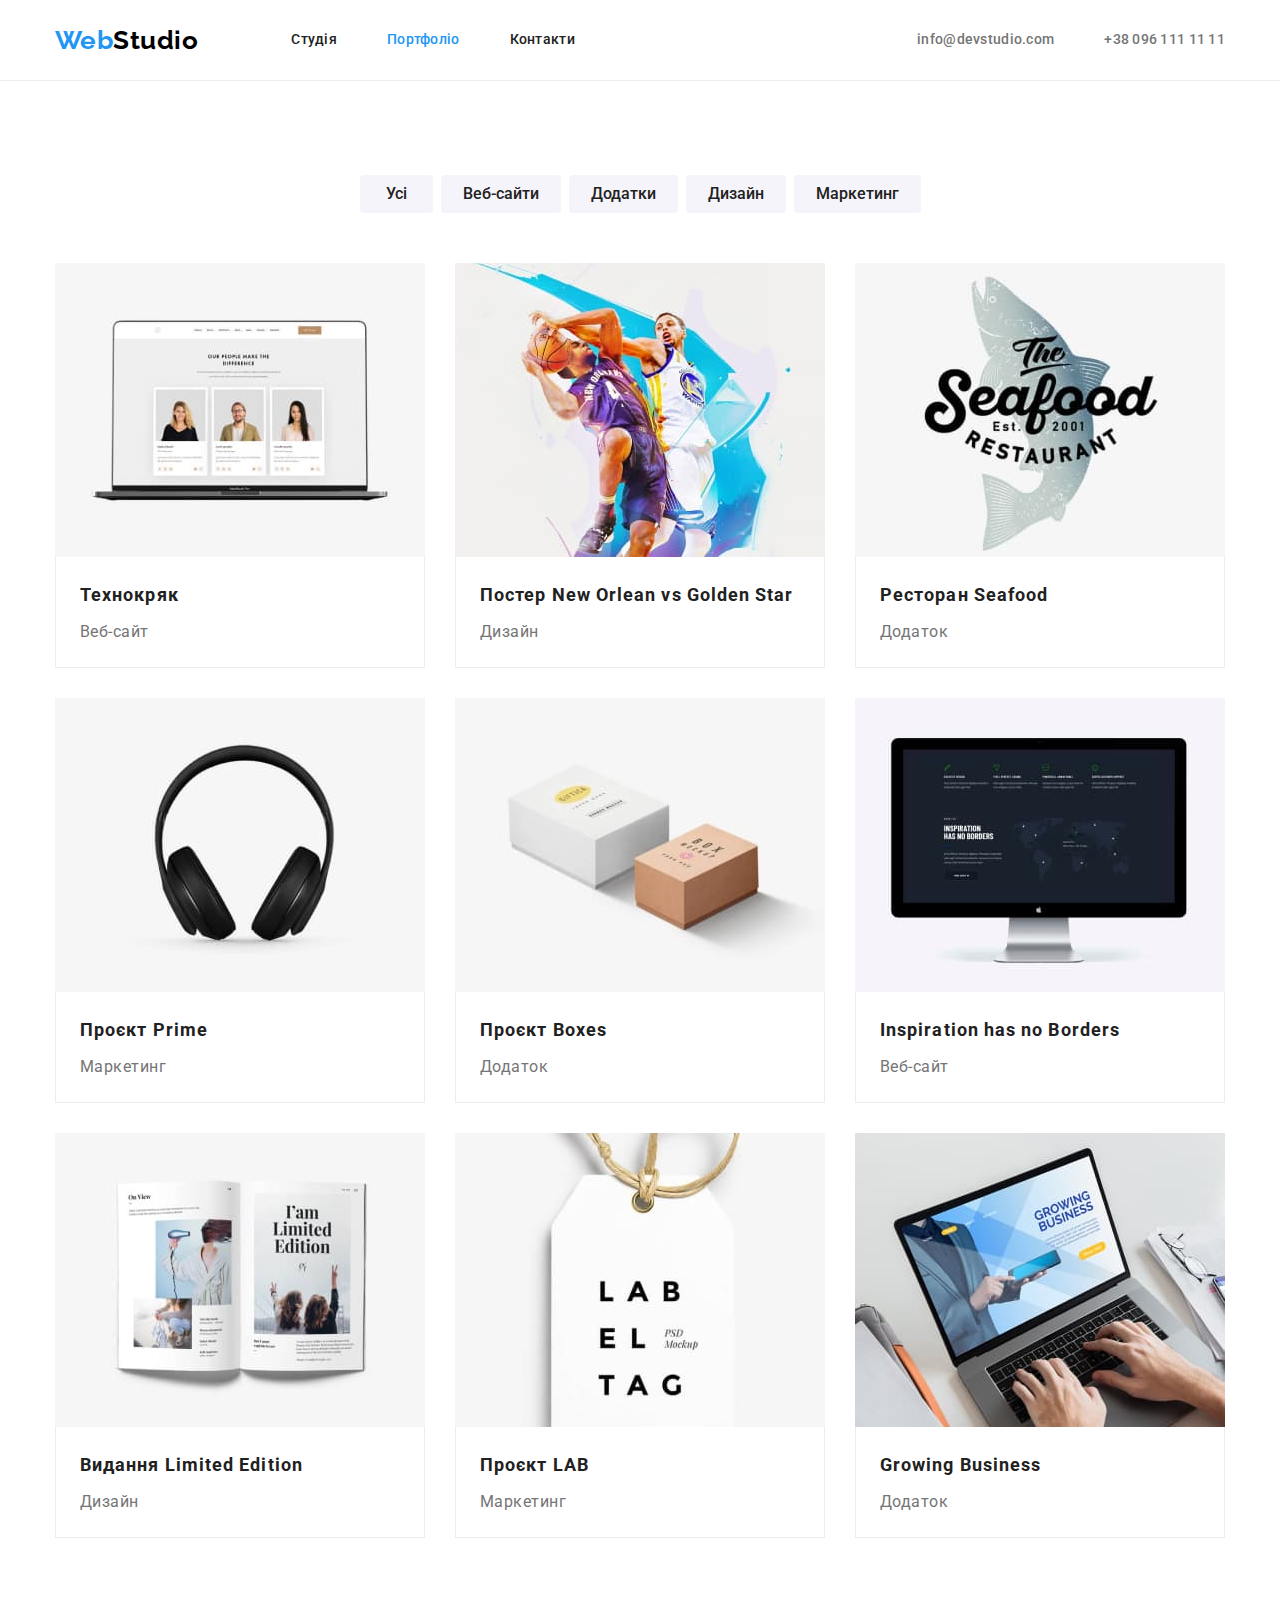
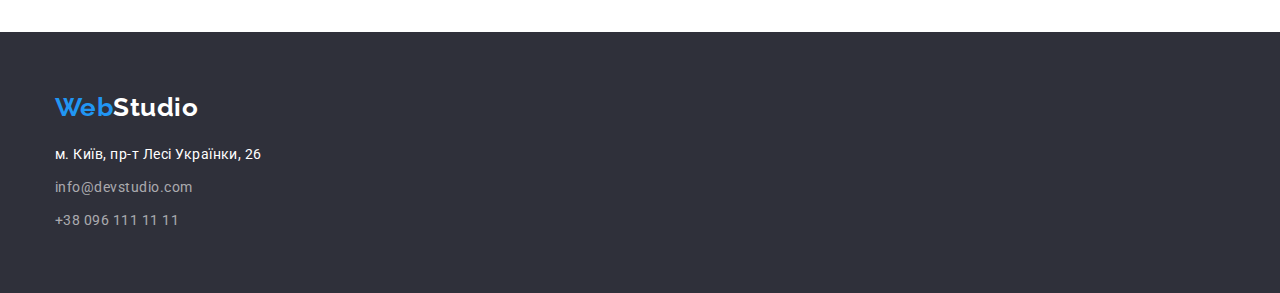
==== commit 5fcdfb36: "добавляет пробелы до и после минуса в формуле" ====
--- a/portfolio.html
+++ b/portfolio.html
@@ -61,7 +61,7 @@
                             <img src="./images/2new_orlean_vs_golden_star.jpg" alt="Постер New Orlean vs Golden Star" width="370">
                             <div class="project-border">
                                 <h2 class="section-title">Постер New Orlean vs Golden Star</h2>
-                                <p class="text">Дизайн TEST 2</p>
+                                <p class="text">Дизайн</p>
                             </div>
                         </a>
                     </li>
--- a/css/style.css
+++ b/css/style.css
@@ -158,6 +158,7 @@
 .hero .button-hero {
     padding: 10px 32px;
     margin: 0;
+    border: 0;
     border-radius: 4px;
 
     background-color: var(--accent-color);
@@ -187,6 +188,12 @@
     clip-path: inset(50%);
     margin: -1px;
 }
+/* .visually-hidden {
+    display: none;
+    padding: 8px;
+    border: 1px solid blue;
+    border-radius: 3px;
+} */
 .section {
     padding-top: 94px;
     padding-bottom: 94px;
@@ -202,7 +209,7 @@
     gap: 30px;
 }
 .feature-item {
-    flex-basis: calc((100%-90px)/4);
+    flex-basis: calc((100% - 90px)/4);
 }
 
 /* .feature-item:not(:last-child) {
@@ -248,7 +255,7 @@
     gap: 30px;
 }
 .staff-item {
-    flex-basis: calc(100%-90px)/4;
+    flex-basis: calc(100% - 90px)/4;
 
     background-color: var(--button-text-color);
 }
@@ -319,8 +326,8 @@
     gap: 30px;
 }
 .project-item {
-     flex-basis: calc((100%-60px)/3);
-     /* width:calc((100%-60px)/3);  */
+     flex-basis: calc((100% - 60px)/3);
+     /* width:calc((100% - 60px)/3);  */
 }
 /* .project-item:not(:nth-child(3n)) {
     margin-right: 30px;
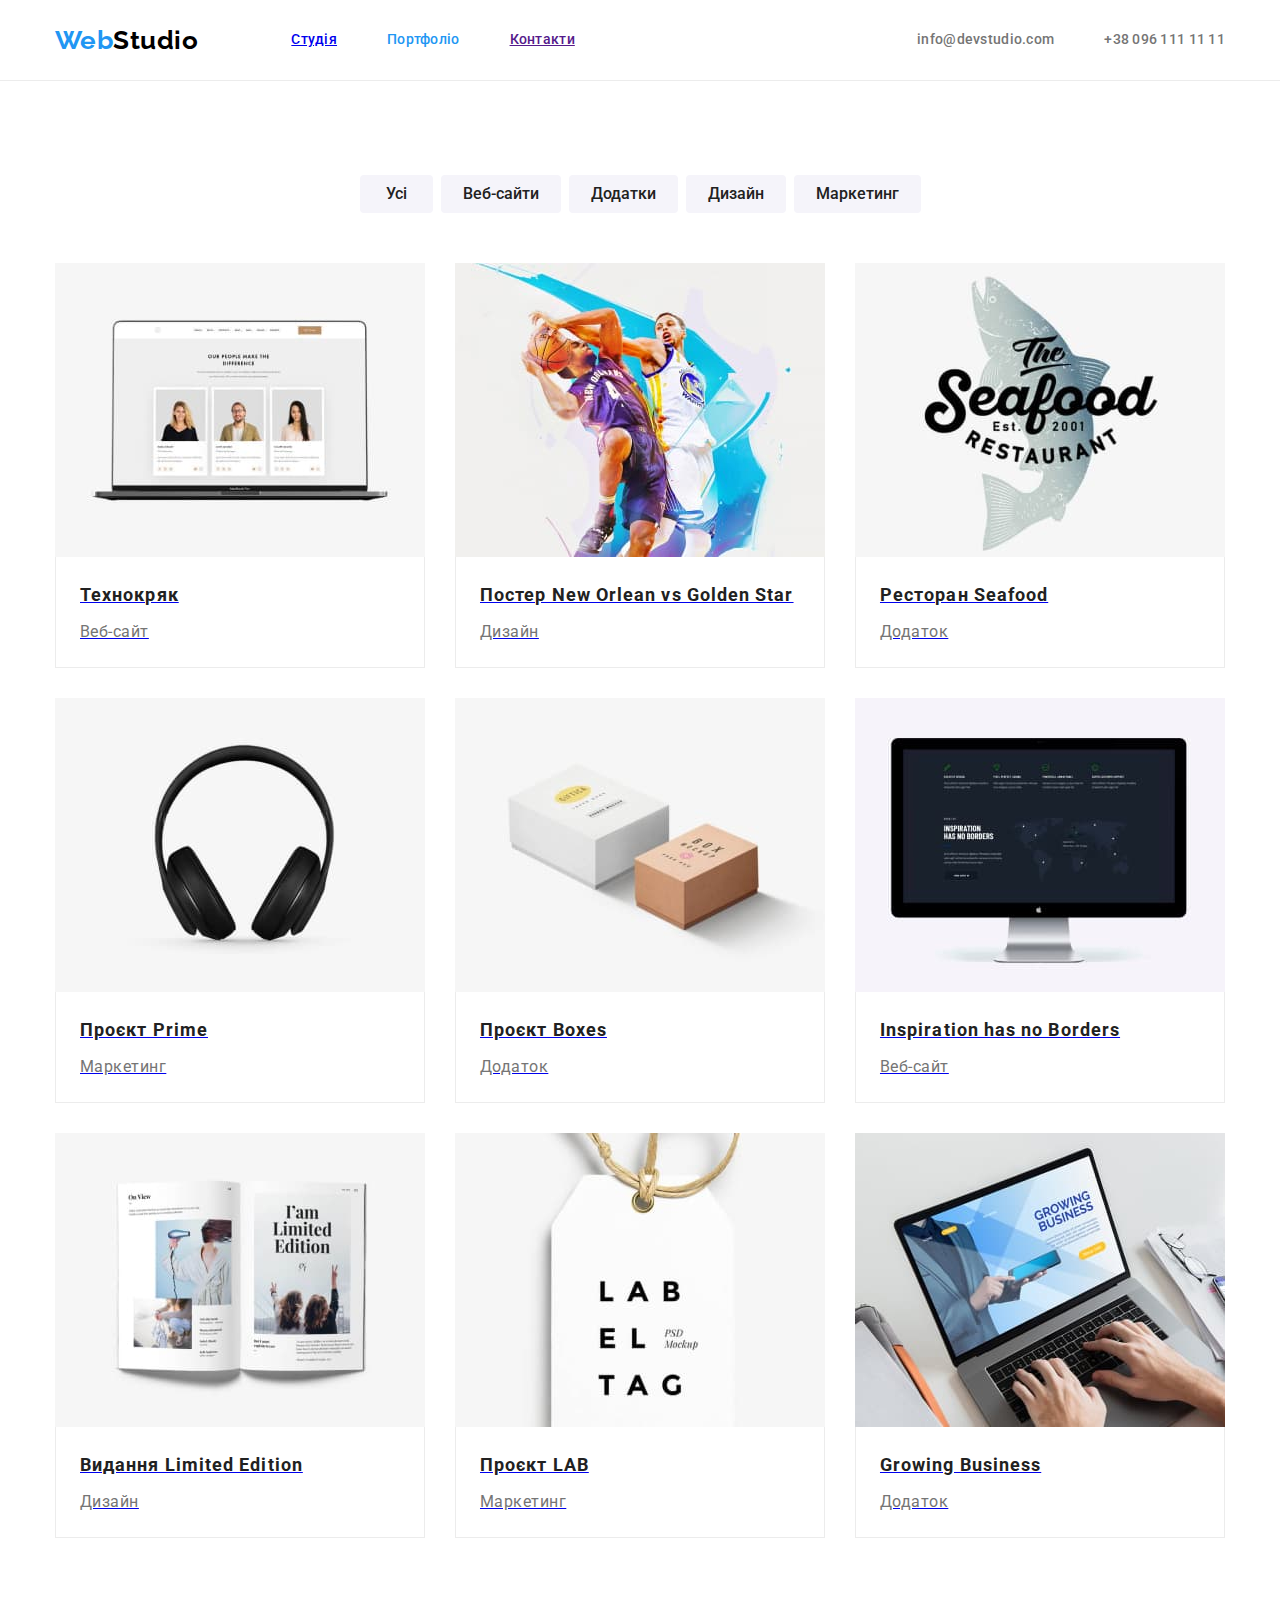
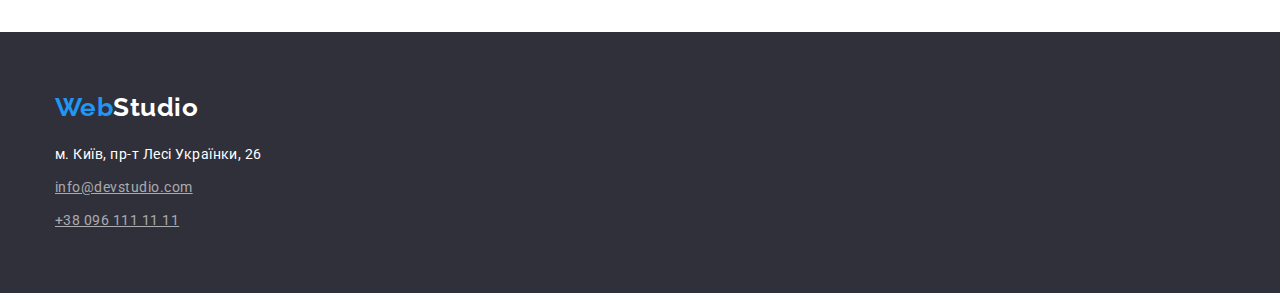
==== commit 98b6ab38: "добавляет цвет в .nav-header" ====
--- a/portfolio.html
+++ b/portfolio.html
@@ -145,10 +145,10 @@
                         <p class="text">м. Київ, пр-т Лесі Українки, 26</p>
                     </li>
                     <li class="com-footer">
-                        <a href="mailto:info@devstudio.com" class="link">info@devstudio.com </a>
+                        <a href="mailto:info@devstudio.com" class="link-footer">info@devstudio.com </a>
                     </li>
                     <li class="com-footer">
-                        <a href="tel:+380961111111" class="link">+38 096 111 11 11 </a>
+                        <a href="tel:+380961111111" class="link-footer">+38 096 111 11 11 </a>
                     </li>
                 </ul>
             </address>
--- a/css/style.css
+++ b/css/style.css
@@ -8,6 +8,7 @@
     --logo-heder-color: #000;
     --com-footer-color: rgba(255, 255, 255, 0.6);
     --border-color: #ECECEC;
+    --button-hero-hover: #188CE8;
 }
 
 body {
@@ -80,6 +81,7 @@
 .nav-header {
     margin-left: 93px;
 
+    color: var(--title-text-color);
     font-weight: 500;
     font-size: 14px;
     line-height: 1.14;
@@ -112,7 +114,7 @@
     color: var(--accent-color);
 }
 
-.link {
+.com-header .link {
     display: block;
     padding-top: 32px;
     padding-bottom: 32px;
@@ -170,6 +172,10 @@
     line-height: 1.9;
     letter-spacing: 0.06em;
     cursor: pointer;
+}
+.hero .button-hero:hover,
+.hero .button-hero:focus {
+    background-color: var(--button-hero-hover);
 }
 
 /*------------------ Section h2 --------------*/
@@ -255,7 +261,7 @@
     gap: 30px;
 }
 .staff-item {
-    flex-basis: calc(100% - 90px)/4;
+    flex-basis: calc((100% - 90px)/4);
 
     background-color: var(--button-text-color);
 }
@@ -404,7 +410,7 @@
     margin-bottom: 9px;
 }
 
-.com-footer .link {
+.com-footer .link-footer {
     /* margin-bottom: 9px; */
     padding-top: 0;
     padding-bottom: 0;
@@ -414,7 +420,7 @@
     font-size: 14px;
     line-height: 1.71;
 }
-.com-footer .link:hover,
-.com-footer .link:focus {
+.com-footer .link-footer:hover,
+.com-footer .link-footer:focus {
     color: var(--accent-color);
 }